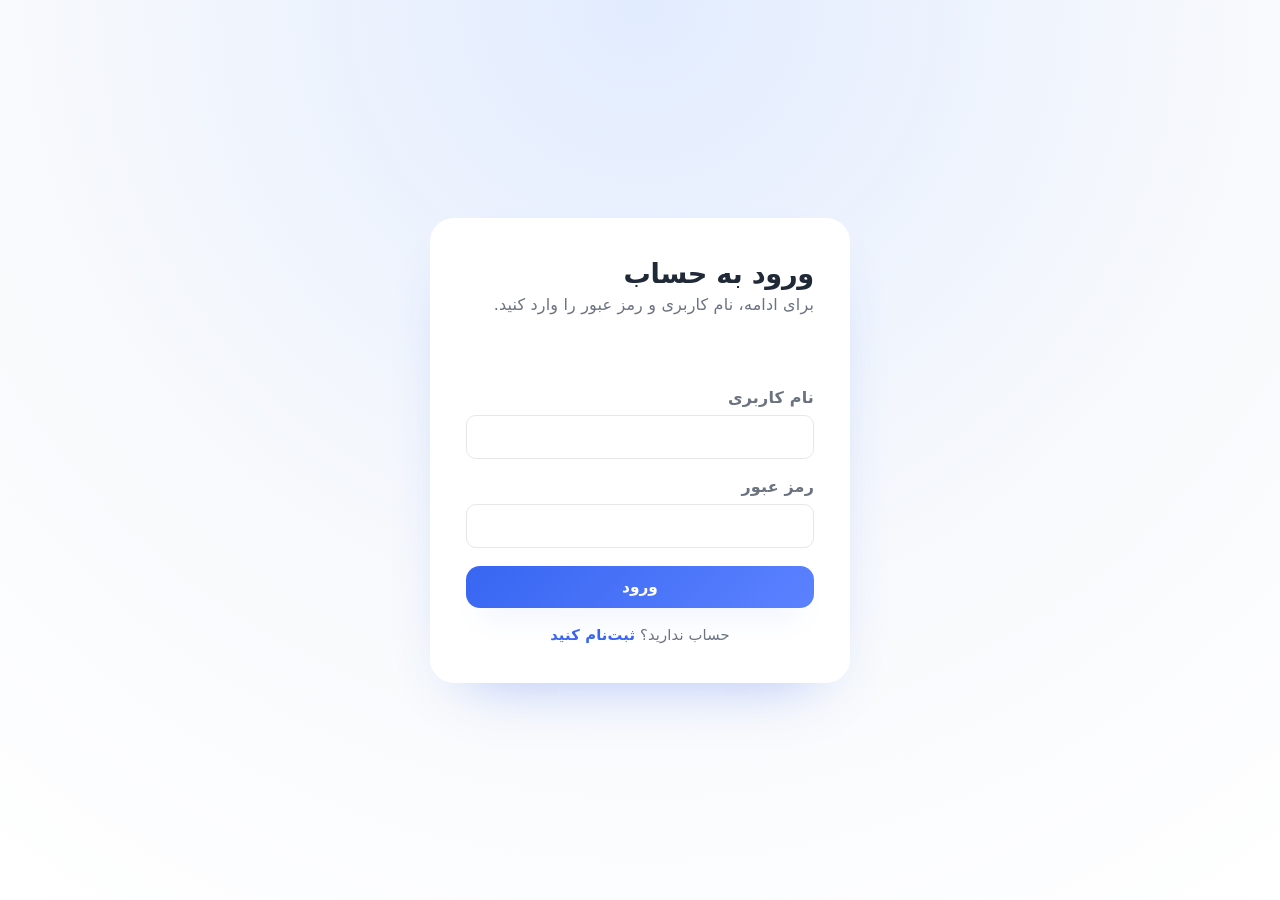
==== static/index.html @ 97255b22 "نسخه اولیه پروژه برنامه‌ریز هوشمند مطالعه" ====
<!DOCTYPE html>
<html lang="fa" dir="rtl">
<head>
    <meta charset="UTF-8">
    <meta name="viewport" content="width=device-width, initial-scale=1.0">
    <title>داشبورد | برنامه‌ریز هوشمند مطالعه</title>
    <link rel="stylesheet" href="styles.css">
</head>
<body data-page="dashboard">
    <div class="app-shell">
        <aside class="sidebar" id="sidebar">
            <div class="sidebar__brand">
                <div class="brand__logo">🎓</div>
                <div class="brand__info">
                    <h1>Study Planner</h1>
                    <span>برای دانشجویان هدفمند</span>
                </div>
            </div>
            <nav class="sidebar__nav">
                <a class="nav-link is-active" href="index.html">
                    <span class="nav-icon">
                        <svg viewBox="0 0 24 24" aria-hidden="true">
                            <path d="M12 3L3 10h3v8h6V13h0v5h6v-8h3z"></path>
                        </svg>
                    </span>
                    <span>داشبورد</span>
                </a>
                <a class="nav-link" href="subjects.html">
                    <span class="nav-icon">
                        <svg viewBox="0 0 24 24">
                            <path d="M4 5h16v2H4zm0 6h16v2H4zm0 6h10v2H4z"></path>
                        </svg>
                    </span>
                    <span>درس‌ها</span>
                </a>
                <a class="nav-link" href="exams.html">
                    <span class="nav-icon">
                        <svg viewBox="0 0 24 24">
                            <path d="M7 2h10l3 4v16H4V2h3zm0 2v2h10V4H7zm0 4v10h10V8H7z"></path>
                        </svg>
                    </span>
                    <span>امتحان‌ها</span>
                </a>
                <a class="nav-link" href="study_plan.html">
                    <span class="nav-icon">
                        <svg viewBox="0 0 24 24">
                            <path d="M5 4h14v2H5zm0 7h14v2H5zm0 7h14v2H5z"></path>
                        </svg>
                    </span>
                    <span>برنامه مطالعه</span>
                </a>
                <a class="nav-link" href="study_log.html">
                    <span class="nav-icon">
                        <svg viewBox="0 0 24 24"><path d="M9 16.2 5.5 12.7l-1.4 1.4L9 19 20 8l-1.4-1.4z"></path></svg>
                    </span>
                    <span>ثبت مطالعه</span>
                </a>
            </nav>
            <div class="sidebar__footer">
                <div class="sidebar__status">
                    <div class="status-dot" id="statusDot"></div>
                    <span id="statusText">در حال بررسی...</span>
                </div>
                <a class="ghost-button" href="login.html">حساب کاربری</a>
            </div>
        </aside>

        <main class="main-panel">
            <header class="topbar">
                <button class="ghost-button menu-button" id="sidebarToggle" aria-label="باز کردن منو">
                    <svg viewBox="0 0 24 24">
                        <path d="M4 6h16v2H4zm0 5h16v2H4zm0 5h16v2H4z"></path>
                    </svg>
                </button>
                <div class="topbar__title">
                    <h2>داشبورد اصلی</h2>
                    <p>تصویر کلی از وضعیت درس‌ها و امتحان‌های پیشِ رو</p>
                </div>
                <div class="topbar__actions">
                    <div class="user-pill" id="userGreeting">خوش آمدید</div>
                    <button class="ghost-button" id="logoutButton">خروج</button>
                </div>
            </header>

            <div class="page-content">
                <div id="toast" class="toast" role="alert" aria-live="polite"></div>

                <section class="metrics-grid">
                    <article class="metric-card">
                        <header>
                            <span class="metric-icon metric-icon--primary">📚</span>
                            <p>تعداد درس‌ها</p>
                        </header>
                        <strong id="totalSubjects">0</strong>
                    </article>

                    <article class="metric-card">
                        <header>
                            <span class="metric-icon metric-icon--purple">🗓️</span>
                            <p>امتحان‌های ثبت‌شده</p>
                        </header>
                        <strong id="totalExams">0</strong>
                    </article>

                    <article class="metric-card">
                        <header>
                            <span class="metric-icon metric-icon--green">📈</span>
                            <p>میانگین پیشرفت</p>
                        </header>
                        <strong id="averageProgress">0%</strong>
                    </article>

                    <article class="metric-card">
                        <header>
                            <span class="metric-icon metric-icon--orange">⏰</span>
                            <p>هشدارهای فوری</p>
                        </header>
                        <strong id="pendingAlerts">0</strong>
                    </article>
                </section>

                <section class="grid-two">
                    <article class="panel">
                        <header class="panel__header">
                            <h3>پیشرفت درس‌ها</h3>
                            <button class="ghost-button ghost-button--sm" id="refreshDashboard">به‌روزرسانی</button>
                        </header>
                        <div id="progressList" class="progress-list">
                            <p class="empty-state">درسی ثبت نشده است.</p>
                        </div>
                    </article>

                    <article class="panel">
                        <header class="panel__header">
                            <h3>تقویم مطالعه</h3>
                        </header>
                        <div class="panel__content">
                            <div class="timeline" id="timelineList">
                                <p class="empty-state">هنوز امتحانی ثبت نشده است.</p>
                            </div>
                        </div>
                    </article>
                </section>

                <section class="grid-two">
                    <article class="panel">
                        <header class="panel__header">
                            <h3>تقسیم‌زمان پیشنهادی</h3>
                            <p class="panel__hint">سهم هر درس از ساعات مطالعه‌ی هفته‌ی پیش‌رو</p>
                        </header>
                        <div class="panel__content">
                            <div class="mini-chart" id="studyDistribution">
                                <p class="empty-state">در حال بارگذاری...</p>
                            </div>
                        </div>
                    </article>

                    <article class="panel">
                        <header class="panel__header">
                            <h3>هشدارها و یادآوری‌ها</h3>
                        </header>
                        <div id="alertsList" class="alerts-list">
                            <p class="empty-state">هشداری وجود ندارد.</p>
                        </div>
                    </article>
                </section>
            </div>
        </main>
    </div>
    <div class="backdrop" id="backdrop"></div>
    <script src="app.js" defer></script>
</body>
</html>
---- static/styles.css ----
:root {
    --bg: #f4f6fb;
    --surface: #ffffff;
    --surface-alt: #fdfdff;
    --primary: #3866f2;
    --primary-light: #5b82ff;
    --accent: #f97316;
    --success: #22c55e;
    --warning: #facc15;
    --danger: #ef4444;
    --text: #1f2937;
    --text-light: #6b7280;
    --border: #e5e7eb;
    --shadow: 0 20px 40px -24px rgba(38, 51, 88, 0.35);
    --radius-lg: 24px;
    --radius-md: 16px;
    --radius-sm: 10px;
    --transition: 0.24s ease;
    font-size: 16px;
}

*,
*::before,
*::after {
    box-sizing: border-box;
}

body {
    margin: 0;
    font-family: "IRANSans", "Tahoma", "Vazir", system-ui, -apple-system, BlinkMacSystemFont, "Segoe UI", sans-serif;
    background: linear-gradient(180deg, #eef1ff 0%, #f9fafc 60%);
    color: var(--text);
    letter-spacing: 0.01em;
}

a {
    color: inherit;
    text-decoration: none;
}

button {
    font-family: inherit;
    border: none;
    cursor: pointer;
    transition: transform var(--transition), box-shadow var(--transition), background-color var(--transition);
}

.app-shell {
    display: grid;
    grid-template-columns: 280px 1fr;
    min-height: 100vh;
}

.sidebar {
    background: linear-gradient(180deg, #1f3a8a 0%, #1d4ed8 100%);
    color: #f8fafc;
    padding: 32px 24px;
    display: flex;
    flex-direction: column;
    gap: 32px;
    position: relative;
    z-index: 20;
    transition: transform var(--transition);
    box-shadow: 12px 0 32px -24px rgba(2, 24, 48, 0.6);
}

.sidebar__brand {
    display: flex;
    align-items: center;
    gap: 16px;
    padding-bottom: 8px;
    border-bottom: 1px solid rgba(255, 255, 255, 0.16);
}

.brand__logo {
    width: 56px;
    height: 56px;
    border-radius: 19px;
    background: rgba(255, 255, 255, 0.12);
    display: grid;
    place-items: center;
    font-size: 28px;
    box-shadow: inset 0 0 0 1px rgba(255, 255, 255, 0.08);
}

.brand__info h1 {
    font-size: 1.2rem;
    margin: 0;
}

.brand__info span {
    font-size: 0.92rem;
    opacity: 0.8;
}

.sidebar__nav {
    display: flex;
    flex-direction: column;
    gap: 8px;
}

.nav-link {
    display: flex;
    align-items: center;
    gap: 14px;
    padding: 14px 16px;
    border-radius: var(--radius-sm);
    color: #e0e7ff;
    font-weight: 500;
    transition: background-color var(--transition), transform var(--transition);
}

.nav-link .nav-icon {
    width: 24px;
    height: 24px;
    display: grid;
    place-items: center;
}

.nav-link svg {
    width: 20px;
    height: 20px;
    fill: currentColor;
}

.nav-link:hover {
    background: rgba(255, 255, 255, 0.12);
    transform: translateX(-4px);
}

.nav-link.is-active {
    background: rgba(255, 255, 255, 0.18);
    color: #ffffff;
    box-shadow: inset 0 0 0 1px rgba(255, 255, 255, 0.12);
}

.sidebar__footer {
    margin-top: auto;
    display: grid;
    gap: 16px;
}

.sidebar__status {
    display: flex;
    align-items: center;
    gap: 10px;
    opacity: 0.86;
}

.status-dot {
    width: 8px;
    height: 8px;
    border-radius: 50%;
    background: var(--warning);
    box-shadow: 0 0 0 6px rgba(250, 204, 21, 0.2);
    transition: background-color var(--transition), box-shadow var(--transition);
}

.ghost-button {
    background: rgba(255, 255, 255, 0.12);
    color: inherit;
    border-radius: var(--radius-sm);
    padding: 10px 18px;
    font-size: 0.95rem;
    letter-spacing: 0.02em;
}

.ghost-button:hover {
    background: rgba(255, 255, 255, 0.2);
}

.main-panel {
    background: transparent;
    display: flex;
    flex-direction: column;
    position: relative;
}

.topbar {
    display: flex;
    align-items: center;
    justify-content: space-between;
    padding: 28px 40px 12px;
    position: sticky;
    top: 0;
    z-index: 10;
    background: #f9fafc;
    box-shadow: 0 12px 24px -18px rgba(38, 51, 88, 0.25);
}

.menu-button {
    display: none;
    width: 44px;
    height: 44px;
    border-radius: 14px;
    background: var(--surface);
    box-shadow: var(--shadow);
}

.menu-button svg {
    width: 24px;
    height: 24px;
    fill: var(--text);
}

.topbar__title h2 {
    margin: 0;
    font-size: 1.6rem;
    letter-spacing: -0.01em;
}

.topbar__title p {
    margin: 4px 0 0;
    color: var(--text-light);
    font-size: 0.94rem;
}

.topbar__actions {
    display: flex;
    align-items: center;
    gap: 12px;
}

.user-pill {
    background: var(--surface);
    border-radius: 999px;
    padding: 8px 18px;
    font-weight: 600;
    box-shadow: 0 12px 24px -20px rgba(30, 64, 175, 0.6);
}

.page-content {
    padding: 0 40px 40px;
    display: grid;
    gap: 28px;
}

.toast {
    position: relative;
    padding: 12px 16px;
    border-radius: var(--radius-sm);
    font-size: 0.92rem;
    background: rgba(56, 102, 242, 0.12);
    border: 1px solid rgba(56, 102, 242, 0.2);
    color: #1d4ed8;
    box-shadow: 0 10px 24px -22px rgba(56, 102, 242, 0.8);
    opacity: 0;
    transform: translateY(-6px);
    transition: opacity var(--transition), transform var(--transition);
}

.toast.is-visible {
    opacity: 1;
    transform: translateY(0);
}

.metrics-grid {
    display: grid;
    gap: 20px;
    grid-template-columns: repeat(auto-fit, minmax(220px, 1fr));
}

.metric-card {
    background: var(--surface);
    border-radius: var(--radius-lg);
    padding: 22px;
    display: grid;
    gap: 16px;
    position: relative;
    overflow: hidden;
    box-shadow: var(--shadow);
    transition: transform var(--transition);
}

.metric-card:hover {
    transform: translateY(-6px);
}

.metric-card header {
    display: flex;
    align-items: center;
    justify-content: space-between;
    color: var(--text-light);
}

.metric-card strong {
    font-size: 2.2rem;
    font-weight: 700;
    letter-spacing: -0.03em;
}

.metric-icon {
    display: inline-flex;
    align-items: center;
    justify-content: center;
    width: 48px;
    height: 48px;
    border-radius: 18px;
    font-size: 1.6rem;
    color: #fff;
}

.metric-icon--primary { background: var(--primary); }
.metric-icon--purple { background: #7c3aed; }
.metric-icon--green { background: var(--success); }
.metric-icon--orange { background: var(--accent); }

.grid-two {
    display: grid;
    gap: 24px;
    grid-template-columns: repeat(auto-fit, minmax(320px, 1fr));
}

.panel {
    background: var(--surface-alt);
    border-radius: var(--radius-lg);
    box-shadow: var(--shadow);
    padding: 24px;
    display: flex;
    flex-direction: column;
    gap: 20px;
    animation: fadeUp 0.5s ease;
}

.panel__header {
    display: flex;
    flex-wrap: wrap;
    gap: 16px;
    align-items: center;
    justify-content: space-between;
}

.panel__header h3 {
    margin: 0;
    font-size: 1.2rem;
}

.panel__hint {
    margin: 0;
    font-size: 0.85rem;
    color: var(--text-light);
    flex-basis: 100%;
}

.panel__content {
    display: grid;
    gap: 16px;
}

.progress-list {
    display: grid;
    gap: 16px;
}

.progress-row {
    display: grid;
    gap: 6px;
}

.progress-row h4 {
    margin: 0;
    font-size: 1rem;
}

.progress-meta {
    display: flex;
    justify-content: space-between;
    color: var(--text-light);
    font-size: 0.86rem;
}

.progress-bar {
    position: relative;
    height: 10px;
    border-radius: 999px;
    background: rgba(56, 102, 242, 0.2);
}

.progress-bar span {
    position: absolute;
    inset: 0;
    border-radius: inherit;
    background: linear-gradient(90deg, var(--primary), var(--primary-light));
    transition: width 0.32s ease;
}

.tag-list {
    display: flex;
    flex-wrap: wrap;
    gap: 10px;
}

.tag {
    background: rgba(56, 102, 242, 0.12);
    color: var(--primary);
    border-radius: 999px;
    padding: 6px 12px;
    font-weight: 600;
    font-size: 0.85rem;
}

.timeline {
    display: grid;
    gap: 18px;
}

.timeline-item {
    display: grid;
    gap: 6px;
    padding: 14px 18px;
    background: rgba(56, 102, 242, 0.08);
    border-radius: var(--radius-sm);
    border: 1px solid rgba(56, 102, 242, 0.18);
}

.timeline-item strong {
    font-size: 1rem;
}

.timeline-item span {
    color: var(--text-light);
    font-size: 0.9rem;
}

.alerts-list {
    display: grid;
    gap: 12px;
}

.alert {
    padding: 12px 18px;
    border-radius: var(--radius-sm);
    font-size: 0.94rem;
    display: flex;
    justify-content: space-between;
    align-items: center;
    gap: 12px;
}

.alert--danger {
    background: rgba(239, 68, 68, 0.1);
    border: 1px solid rgba(239, 68, 68, 0.24);
    color: #b91c1c;
}

.alert--warning {
    background: rgba(250, 204, 21, 0.1);
    border: 1px solid rgba(250, 204, 21, 0.24);
    color: #854d0e;
}

.alert--info {
    background: rgba(56, 102, 242, 0.08);
    border: 1px solid rgba(56, 102, 242, 0.2);
    color: var(--primary);
}

.mini-chart {
    display: flex;
    align-items: flex-end;
    gap: 14px;
    height: 200px;
}

.mini-bar {
    flex: 1;
    border-radius: var(--radius-sm);
    background: linear-gradient(180deg, rgba(56, 102, 242, 0.8), rgba(56, 102, 242, 0.45));
    position: relative;
    display: flex;
    align-items: flex-end;
    justify-content: center;
    padding-bottom: 12px;
    color: #fff;
    font-size: 0.85rem;
    box-shadow: 0 16px 28px -24px rgba(17, 24, 39, 0.6);
}

.mini-bar span {
    transform: rotate(-90deg);
    display: inline-block;
}

.form-grid {
    display: grid;
    gap: 18px;
    grid-template-columns: repeat(auto-fit, minmax(220px, 1fr));
}

.form-field {
    display: grid;
    gap: 8px;
}

.form-field--full {
    grid-column: 1 / -1;
}

.form-field label {
    font-weight: 600;
    color: var(--text-light);
}

input,
select,
textarea {
    border: 1px solid var(--border);
    background: rgba(255, 255, 255, 0.9);
    border-radius: var(--radius-sm);
    padding: 12px 14px;
    font-size: 0.96rem;
    transition: border-color var(--transition), box-shadow var(--transition), transform var(--transition);
}

input:focus,
select:focus,
textarea:focus {
    outline: none;
    border-color: rgba(56, 102, 242, 0.5);
    box-shadow: 0 0 0 4px rgba(56, 102, 242, 0.12);
}

textarea {
    resize: vertical;
    min-height: 80px;
}

.form-actions {
    display: flex;
    align-items: center;
    gap: 12px;
    grid-column: 1 / -1;
}

.primary-button {
    background: linear-gradient(135deg, var(--primary), var(--primary-light));
    color: #fff;
    border-radius: var(--radius-sm);
    padding: 12px 20px;
    font-size: 0.96rem;
    font-weight: 600;
    box-shadow: 0 18px 30px -20px rgba(56, 102, 242, 0.9);
}

.primary-button:hover {
    transform: translateY(-2px);
    box-shadow: 0 26px 36px -18px rgba(56, 102, 242, 0.75);
}

.ghost-button--sm {
    padding: 8px 12px;
    font-size: 0.85rem;
}

.table-wrapper {
    border-radius: 18px;
    overflow: hidden;
    border: 1px solid rgba(15, 23, 42, 0.08);
}

.data-table {
    width: 100%;
    border-collapse: collapse;
    background: var(--surface);
}

.data-table thead {
    background: rgba(56, 102, 242, 0.06);
    color: var(--text-light);
}

.data-table th,
.data-table td {
    padding: 12px 16px;
    font-size: 0.95rem;
    text-align: right;
    border-bottom: 1px solid rgba(15, 23, 42, 0.06);
}

.data-table tr:last-child td {
    border-bottom: none;
}

.data-table tbody tr:hover {
    background: rgba(56, 102, 242, 0.04);
}

.empty-state {
    text-align: center;
    color: var(--text-light);
    padding: 24px;
}

.toggle-group {
    display: inline-flex;
    background: rgba(56, 102, 242, 0.08);
    border-radius: 999px;
    padding: 4px;
}

.toggle-button {
    border-radius: 999px;
    padding: 8px 18px;
    font-weight: 600;
    color: var(--text-light);
    transition: background-color var(--transition), color var(--transition);
}

.toggle-button.is-active {
    background: #fff;
    color: var(--primary);
    box-shadow: 0 12px 22px -12px rgba(56, 102, 242, 0.6);
}

.study-summary {
    display: grid;
    grid-template-columns: repeat(auto-fit, minmax(180px, 1fr));
    gap: 18px;
}

.summary-item {
    background: rgba(56, 102, 242, 0.08);
    border-radius: var(--radius-md);
    padding: 16px;
    display: grid;
    gap: 4px;
}

.summary-label {
    color: var(--text-light);
    font-size: 0.88rem;
}

.plan-list {
    display: grid;
    gap: 16px;
}

.plan-block {
    background: rgba(255, 255, 255, 0.92);
    border-radius: var(--radius-md);
    padding: 16px;
    border: 1px solid rgba(56, 102, 242, 0.16);
    display: grid;
    gap: 10px;
}

.plan-header {
    display: flex;
    justify-content: space-between;
    align-items: baseline;
    gap: 12px;
}

.plan-hours {
    color: var(--primary);
    font-weight: 600;
}

.plan-days-chip {
    display: inline-block;
    margin-inline-start: 8px;
    padding: 2px 10px;
    border-radius: 999px;
    background: rgba(56, 102, 242, 0.1);
    color: var(--primary);
    font-size: 0.72rem;
    font-weight: 600;
    vertical-align: middle;
}

.plan-tasks {
    display: grid;
    gap: 6px;
}

.plan-task {
    display: flex;
    justify-content: space-between;
    font-size: 0.92rem;
    color: var(--text-light);
}

.plan-task strong {
    color: var(--text);
}

.auth-page {
    min-height: 100vh;
    display: grid;
    place-items: center;
    background: radial-gradient(circle at top, #e2ecff 0%, #f7f9fc 55%, #ffffff 100%);
    padding: 24px;
}

.auth-card {
    width: min(420px, 100%);
    background: var(--surface);
    border-radius: var(--radius-lg);
    padding: 40px 36px;
    box-shadow: 0 28px 60px -36px rgba(51, 97, 239, 0.45);
    display: grid;
    gap: 24px;
    animation: fadeUp 0.6s ease;
}

.auth-header h1 {
    margin: 0;
    font-size: 1.7rem;
    letter-spacing: -0.01em;
}

.auth-header p {
    margin: 6px 0 0;
    color: var(--text-light);
}

.auth-form {
    display: grid;
    gap: 18px;
}

.auth-button {
    width: 100%;
    justify-self: stretch;
    border-radius: 14px;
    padding: 12px 0;
}

.auth-switch {
    text-align: center;
    font-size: 0.92rem;
    color: var(--text-light);
    margin: 0;
}

.auth-switch a {
    color: var(--primary);
    font-weight: 600;
}

.backdrop {
    display: none;
    position: fixed;
    inset: 0;
    background: rgba(15, 23, 42, 0.4);
    z-index: 10;
}

body.sidebar-open .backdrop {
    display: block;
}

@media (max-width: 1100px) {
    .app-shell {
        grid-template-columns: 1fr;
    }

    .sidebar {
        position: fixed;
        inset: 0 0 0 auto;
        transform: translateX(100%);
        max-width: 260px;
        height: 100vh;
        padding-top: 48px;
    }

    body.sidebar-open .sidebar {
        transform: translateX(0);
    }

    .main-panel {
        margin-right: 0;
    }

    .topbar {
        padding: 24px 24px 12px;
    }

    .menu-button {
        display: inline-flex;
        align-items: center;
        justify-content: center;
    }

    .page-content {
        padding: 0 24px 32px;
    }
}

@media (max-width: 640px) {
    .metrics-grid {
        grid-template-columns: 1fr 1fr;
    }

    .grid-two {
        grid-template-columns: 1fr;
    }

    .form-actions {
        flex-direction: column;
        align-items: stretch;
    }

    .form-actions button {
        width: 100%;
    }

    .summary-item {
        text-align: center;
    }
}

@keyframes fadeUp {
    from {
        opacity: 0;
        transform: translateY(18px);
    }
    to {
        opacity: 1;
        transform: translateY(0);
    }
}
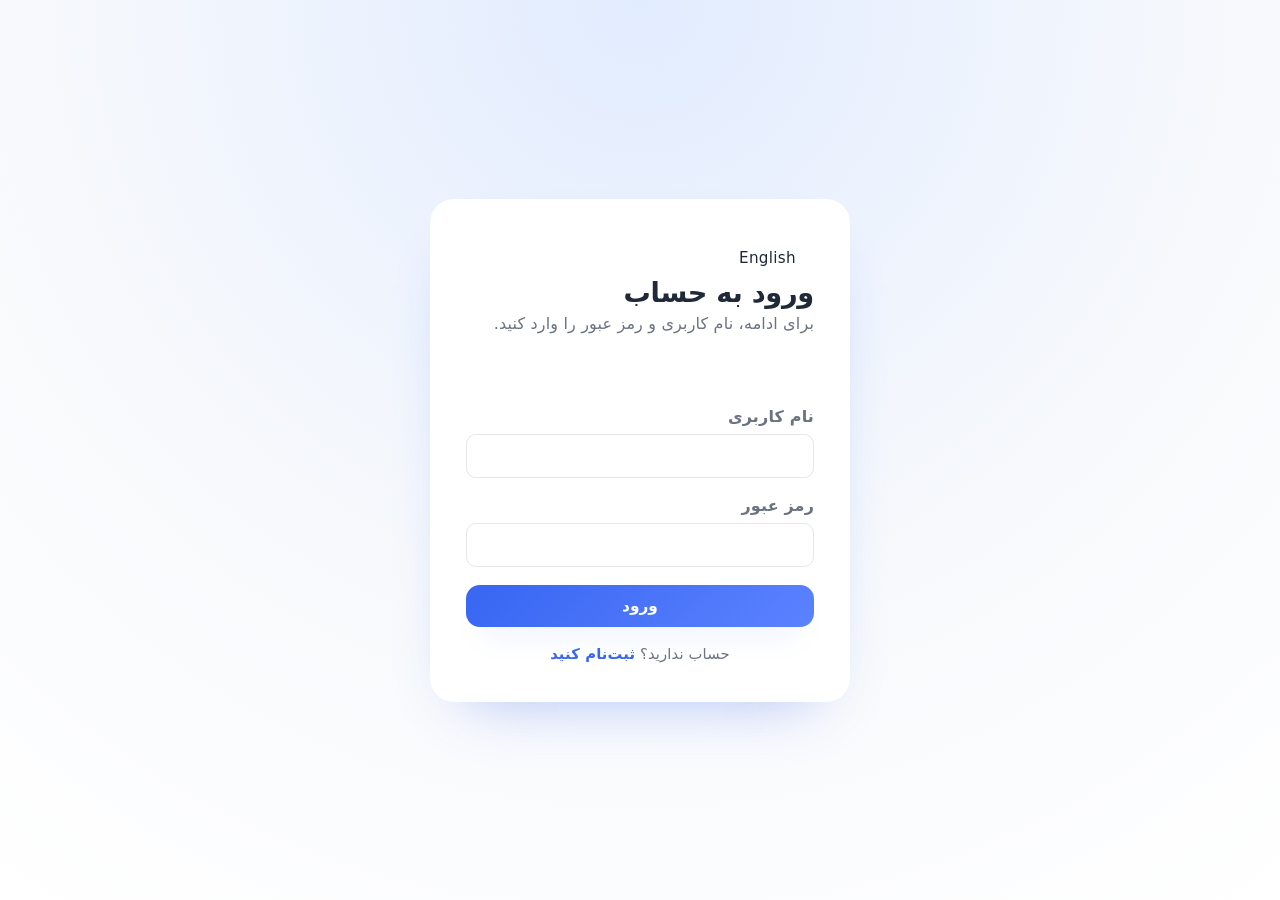
==== commit 03630a14: "Add multilingual support (fa/en) with Accept-Language, gettext catalog and language toggle Backend: " ====
--- a/static/index.html
+++ b/static/index.html
@@ -1,13 +1,31 @@
+<!--
+    static/index.html — صفحه‌ی داشبورد اصلی
+    data-page="dashboard" باعث می‌شود در روترِ انتهای app.js تابعِ
+    initDashboardPage() صدا زده شود، که خودش loadDashboard() را اجرا
+    می‌کند: یک GET به /api/dashboard/ و پرکردنِ تمام باکس‌های زیر با
+    renderDashboard() (در app.js).
+-->
 <!DOCTYPE html>
 <html lang="fa" dir="rtl">
 <head>
     <meta charset="UTF-8">
     <meta name="viewport" content="width=device-width, initial-scale=1.0">
+    <script>
+        // چندزبانی (از 2026-09-09): اگر زبانِ ذخیره‌شده «en» باشد، جهتِ صفحه را
+        // پیش از اولین رندر به LTR می‌گذاریم تا چیدمانِ فارسی یک لحظه «فلش» نزند.
+        try {
+            if (localStorage.getItem('ssp_lang') === 'en') {
+                document.documentElement.lang = 'en';
+                document.documentElement.dir = 'ltr';
+            }
+        } catch (e) { /* localStorage در دسترس نیست → همان پیش‌فرضِ فارسی */ }
+    </script>
     <title>داشبورد | برنامه‌ریز هوشمند مطالعه</title>
     <link rel="stylesheet" href="styles.css">
 </head>
 <body data-page="dashboard">
     <div class="app-shell">
+        <!-- نوارِ کناریِ راست: لوگو + منوی ناوبری بینِ صفحات + وضعیتِ اتصال -->
         <aside class="sidebar" id="sidebar">
             <div class="sidebar__brand">
                 <div class="brand__logo">🎓</div>
@@ -61,11 +79,13 @@
                     <div class="status-dot" id="statusDot"></div>
                     <span id="statusText">در حال بررسی...</span>
                 </div>
+                <button type="button" class="ghost-button lang-toggle" id="langToggle">English</button>
                 <a class="ghost-button" href="login.html">حساب کاربری</a>
             </div>
         </aside>
 
         <main class="main-panel">
+            <!-- نوارِ بالای صفحه: عنوان + دکمه‌ی همبرگریِ موبایل + خوش‌آمدگویی/خروج -->
             <header class="topbar">
                 <button class="ghost-button menu-button" id="sidebarToggle" aria-label="باز کردن منو">
                     <svg viewBox="0 0 24 24">
@@ -85,6 +105,8 @@
             <div class="page-content">
                 <div id="toast" class="toast" role="alert" aria-live="polite"></div>
 
+                <!-- چهار کارتِ آماریِ بالا؛ id هرکدام دقیقاً همان کلیدی است
+                     که renderDashboard() در app.js با آن مقدارِ متن را پر می‌کند -->
                 <section class="metrics-grid">
                     <article class="metric-card">
                         <header>
@@ -119,6 +141,8 @@
                     </article>
                 </section>
 
+                <!-- پنل «پیشرفت درس‌ها»: نوارِ پیشرفتِ هر درس (progressList با
+                     app.js از data.subjects_progress پر می‌شود) -->
                 <section class="grid-two">
                     <article class="panel">
                         <header class="panel__header">
@@ -130,6 +154,7 @@
                         </div>
                     </article>
 
+                    <!-- پنل «تقویم مطالعه»: فهرستِ امتحان‌های پیشِ‌رو (از data.upcoming_exams) -->
                     <article class="panel">
                         <header class="panel__header">
                             <h3>تقویم مطالعه</h3>
@@ -142,6 +167,8 @@
                     </article>
                 </section>
 
+                <!-- پنل «تقسیم‌زمان پیشنهادی»: نمودارِ میله‌ایِ سهمِ هر درس
+                     (از data.study_distribution) -->
                 <section class="grid-two">
                     <article class="panel">
                         <header class="panel__header">
@@ -155,6 +182,8 @@
                         </div>
                     </article>
 
+                    <!-- پنل «هشدارها و یادآوری‌ها»: از data.alerts (نوع
+                         danger/warning/info) پر می‌شود -->
                     <article class="panel">
                         <header class="panel__header">
                             <h3>هشدارها و یادآوری‌ها</h3>
@@ -168,6 +197,7 @@
         </main>
     </div>
     <div class="backdrop" id="backdrop"></div>
+    <script src="i18n.js" defer></script>
     <script src="app.js" defer></script>
 </body>
 </html>
--- a/static/styles.css
+++ b/static/styles.css
@@ -1,3 +1,18 @@
+/* ==========================================================================
+   static/styles.css
+   --------------------------------------------------------------------------
+   استایل کلیِ کل رابط کاربری، نوشته‌شده به‌صورت دستی (بدون Bootstrap/Tailwind).
+   از CSS Custom Properties (متغیرها، بخش :root پایین) برای رنگ/فاصله/شعاعِ
+   یکپارچه در کل پروژه استفاده شده تا تغییرِ ظاهر کل سایت با ویرایشِ چند
+   متغیر ممکن باشد، نه گشتن در تک‌تکِ کلاس‌ها.
+
+   ترتیب بخش‌ها: متغیرها و ریست پایه -> سایدبار -> نوار بالا (Topbar) ->
+   کارت‌های آماری -> پنل‌های عمومی -> پیشرفت/تقویم/هشدار/نمودار ->
+   فرم‌ها -> جدول‌ها -> برنامه‌ی مطالعه -> صفحات ورود/ثبت‌نام ->
+   واکنش‌گراییِ موبایل (Media Query) -> انیمیشن‌ها.
+   ========================================================================== */
+
+/* متغیرهای سراسری رنگ/فاصله/شعاعِ گردی/سایه که در کل فایل استفاده می‌شوند */
 :root {
     --bg: #f4f6fb;
     --surface: #ffffff;
@@ -19,6 +34,7 @@
     font-size: 16px;
 }
 
+/* ریستِ استاندارد باکس‌مدل: عرض/ارتفاع شامل padding/border هم بشود */
 *,
 *::before,
 *::after {
@@ -45,11 +61,19 @@
     transition: transform var(--transition), box-shadow var(--transition), background-color var(--transition);
 }
 
+/* --------------------------------------------------------------------
+   چیدمانِ کلیِ صفحه: یک Grid دوستونه (سایدبار ثابت + محتوای اصلی)
+   -------------------------------------------------------------------- */
+
 .app-shell {
     display: grid;
     grid-template-columns: 280px 1fr;
     min-height: 100vh;
 }
+
+/* --------------------------------------------------------------------
+   سایدبار (نوار کنارِ راستِ صفحه، شامل لوگو/ناوبری/وضعیتِ اتصال)
+   -------------------------------------------------------------------- */
 
 .sidebar {
     background: linear-gradient(180deg, #1f3a8a 0%, #1d4ed8 100%);
@@ -147,6 +171,8 @@
     opacity: 0.86;
 }
 
+/* نقطه‌ی رنگیِ کوچکِ نشان‌دهنده‌ی وضعیتِ اتصال (سبز=آنلاین، زرد=در حال پردازش)؛
+   رنگش با جاوااسکریپت (updateStatusIndicator در app.js) تغییر می‌کند. */
 .status-dot {
     width: 8px;
     height: 8px;
@@ -169,6 +195,10 @@
     background: rgba(255, 255, 255, 0.2);
 }
 
+/* --------------------------------------------------------------------
+   ستونِ اصلیِ محتوا (کنارِ سایدبار)
+   -------------------------------------------------------------------- */
+
 .main-panel {
     background: transparent;
     display: flex;
@@ -176,6 +206,9 @@
     position: relative;
 }
 
+/* نوار بالای صفحه (عنوان صفحه + دکمه‌ی خروج). position: sticky یعنی موقع
+   اسکرول همیشه بالای صفحه بماند؛ background/box-shadow هم برای این گذاشته
+   شده که محتوای زیرش موقع اسکرول از پشتش دیده نشود (رفعِ باگِ گذشته). */
 .topbar {
     display: flex;
     align-items: center;
@@ -188,6 +221,8 @@
     box-shadow: 0 12px 24px -18px rgba(38, 51, 88, 0.25);
 }
 
+/* دکمه‌ی همبرگریِ باز/بسته‌کردنِ سایدبار در حالتِ موبایل؛ به‌صورت پیش‌فرض
+   مخفی است و فقط در Media Query پایینِ فایل (زیر ۱۱۰۰px) نمایان می‌شود */
 .menu-button {
     display: none;
     width: 44px;
@@ -235,6 +270,8 @@
     gap: 28px;
 }
 
+/* پیامِ کوچکِ موقتِ بالای صفحه (Toast) برای موفقیت/خطا؛ پیش‌فرض نامرئی
+   (opacity: 0) است و با کلاسِ is-visible (که app.js اضافه می‌کند) ظاهر می‌شود */
 .toast {
     position: relative;
     padding: 12px 16px;
@@ -254,6 +291,11 @@
     transform: translateY(0);
 }
 
+/* --------------------------------------------------------------------
+   کارت‌های آماریِ بالای داشبورد (تعداد درس، تعداد امتحان، میانگین پیشرفت،
+   هشدارهای فوری)
+   -------------------------------------------------------------------- */
+
 .metrics-grid {
     display: grid;
     gap: 20px;
@@ -300,10 +342,15 @@
     color: #fff;
 }
 
+/* رنگ‌های مختلفِ آیکونِ هر کارتِ آماری */
 .metric-icon--primary { background: var(--primary); }
 .metric-icon--purple { background: #7c3aed; }
 .metric-icon--green { background: var(--success); }
 .metric-icon--orange { background: var(--accent); }
+
+/* --------------------------------------------------------------------
+   پنل‌های عمومی (باکس‌های سفیدِ گردِ سایه‌دار که در همه‌ی صفحات تکرار می‌شوند)
+   -------------------------------------------------------------------- */
 
 .grid-two {
     display: grid;
@@ -335,6 +382,8 @@
     font-size: 1.2rem;
 }
 
+/* زیرنویسِ کوچکِ اختیاریِ زیرِ عنوانِ پنل؛ flex-basis: 100% باعث می‌شود
+   همیشه در یک خطِ جدا (زیرِ h3) قرار بگیرد، نه کنارش */
 .panel__hint {
     margin: 0;
     font-size: 0.85rem;
@@ -346,6 +395,10 @@
     display: grid;
     gap: 16px;
 }
+
+/* --------------------------------------------------------------------
+   پنلِ «پیشرفت درس‌ها» (داشبورد)
+   -------------------------------------------------------------------- */
 
 .progress-list {
     display: grid;
@@ -376,6 +429,7 @@
     background: rgba(56, 102, 242, 0.2);
 }
 
+/* نوارِ داخلیِ رنگی؛ عرضش با style="width: X%" مستقیماً از جاوااسکریپت تنظیم می‌شود */
 .progress-bar span {
     position: absolute;
     inset: 0;
@@ -399,6 +453,10 @@
     font-size: 0.85rem;
 }
 
+/* --------------------------------------------------------------------
+   پنلِ «تقویم مطالعه» (فهرستِ امتحان‌های پیشِ‌رو در داشبورد)
+   -------------------------------------------------------------------- */
+
 .timeline {
     display: grid;
     gap: 18px;
@@ -422,6 +480,10 @@
     font-size: 0.9rem;
 }
 
+/* --------------------------------------------------------------------
+   پنلِ «هشدارها و یادآوری‌ها» (سه نوعِ رنگی: قرمز فوری، زرد هشدار، آبی یادآوری)
+   -------------------------------------------------------------------- */
+
 .alerts-list {
     display: grid;
     gap: 12px;
@@ -455,6 +517,11 @@
     color: var(--primary);
 }
 
+/* --------------------------------------------------------------------
+   پنلِ «تقسیم‌زمان پیشنهادی» (نمودار میله‌ایِ ساده با CSS خالص، بدون
+   کتابخانه‌ی نموداری مثل Chart.js)
+   -------------------------------------------------------------------- */
+
 .mini-chart {
     display: flex;
     align-items: flex-end;
@@ -462,6 +529,8 @@
     height: 200px;
 }
 
+/* هر میله با flex: 1 عرضِ مساوی می‌گیرد؛ ارتفاعش (درصدِ نسبی) از جاوااسکریپت
+   با style="height: X%" تنظیم می‌شود */
 .mini-bar {
     flex: 1;
     border-radius: var(--radius-sm);
@@ -476,11 +545,16 @@
     box-shadow: 0 16px 28px -24px rgba(17, 24, 39, 0.6);
 }
 
+/* برچسبِ نامِ درس داخلِ هر میله، برای جاگرفتن در عرضِ باریکِ میله ۹۰ درجه می‌چرخد */
 .mini-bar span {
     transform: rotate(-90deg);
     display: inline-block;
 }
 
+/* --------------------------------------------------------------------
+   فرم‌ها (استفاده‌شده در صفحات درس‌ها، امتحان‌ها، ثبت مطالعه، برنامه‌ی مطالعه)
+   -------------------------------------------------------------------- */
+
 .form-grid {
     display: grid;
     gap: 18px;
@@ -492,6 +566,7 @@
     gap: 8px;
 }
 
+/* فیلدی که باید کل عرضِ گرید را بگیرد (مثل textarea یادداشت) */
 .form-field--full {
     grid-column: 1 / -1;
 }
@@ -552,6 +627,175 @@
     font-size: 0.85rem;
 }
 
+/* --------------------------------------------------------------------
+   دکمه‌های عملیات روی سطحِ سفید (ویرایش / حذف / انصراف از ویرایش)
+   نکته: .ghost-button برای سایدبارِ تیره طراحی شده (سفیدِ نیمه‌شفاف روی
+   آبی) و روی پنل‌های سفیدِ محتوا تقریباً نامرئی است؛ بنابراین:
+   ۱) قانونِ «.panel .ghost-button» نسخه‌ی سطحِ روشن را برای دکمه‌های
+      ghostِ داخلِ پنل‌ها می‌سازد (پاک‌سازی / به‌روزرسانی)؛ دکمه‌های
+      toggle که طراحیِ خاصِ خودشان را دارند مستثنی‌اند.
+   ۲) دکمه‌های عملیاتِ جدول/فرم کلاس‌های اختصاصیِ قرصیِ زیر را می‌گیرند؛
+      آیکون‌های SVG با CSS mask رندر می‌شوند تا رنگشان با currentColor
+      (رنگِ متنِ دکمه) هماهنگ بماند و روی hover هم تغییر کند.
+   -------------------------------------------------------------------- */
+
+.panel .ghost-button:not(.toggle-button) {
+    background: var(--surface);
+    color: var(--text);
+    border: 1px solid var(--border);
+    box-shadow: 0 8px 18px -14px rgba(38, 51, 88, 0.35);
+}
+
+.panel .ghost-button:not(.toggle-button):hover {
+    background: rgba(56, 102, 242, 0.06);
+    border-color: rgba(56, 102, 242, 0.35);
+    color: var(--primary);
+    transform: translateY(-1px);
+}
+
+.panel .ghost-button:not(.toggle-button):active {
+    transform: translateY(0);
+}
+
+.panel .ghost-button:not(.toggle-button):focus-visible {
+    outline: 2px solid var(--primary);
+    outline-offset: 2px;
+}
+
+/* دکمه‌ی «ویرایش» در ردیف‌های جدولِ امتحان‌ها */
+.btn-edit {
+    display: inline-flex;
+    align-items: center;
+    gap: 6px;
+    background: rgba(56, 102, 242, 0.08);
+    color: var(--primary);
+    border: 1px solid rgba(56, 102, 242, 0.28);
+    border-radius: 999px;
+    padding: 6px 14px;
+    font-size: 0.85rem;
+    font-weight: 600;
+}
+
+.btn-edit::before {
+    content: '';
+    width: 13px;
+    height: 13px;
+    flex-shrink: 0;
+    background-color: currentColor;
+    -webkit-mask: url("data:image/svg+xml,%3Csvg xmlns='http://www.w3.org/2000/svg' viewBox='0 0 24 24' fill='none' stroke='%23ffffff' stroke-width='2.4' stroke-linecap='round' stroke-linejoin='round'%3E%3Cpath d='M17 3a2.85 2.83 0 1 1 4 4L7.5 20.5 2 22l1.5-5.5Z'/%3E%3C/svg%3E") center / contain no-repeat;
+    mask: url("data:image/svg+xml,%3Csvg xmlns='http://www.w3.org/2000/svg' viewBox='0 0 24 24' fill='none' stroke='%23ffffff' stroke-width='2.4' stroke-linecap='round' stroke-linejoin='round'%3E%3Cpath d='M17 3a2.85 2.83 0 1 1 4 4L7.5 20.5 2 22l1.5-5.5Z'/%3E%3C/svg%3E") center / contain no-repeat;
+}
+
+.btn-edit:hover {
+    background: rgba(56, 102, 242, 0.14);
+    border-color: rgba(56, 102, 242, 0.5);
+    transform: translateY(-1px);
+    box-shadow: 0 10px 20px -12px rgba(56, 102, 242, 0.55);
+}
+
+.btn-edit:active {
+    transform: translateY(0);
+}
+
+.btn-edit:focus-visible {
+    outline: 2px solid var(--primary);
+    outline-offset: 2px;
+}
+
+/* دکمه‌ی «انصراف از ویرایش» در فرمِ امتحان */
+.btn-cancel-edit {
+    display: inline-flex;
+    align-items: center;
+    gap: 6px;
+    background: rgba(239, 68, 68, 0.06);
+    color: var(--danger);
+    border: 1px solid rgba(239, 68, 68, 0.3);
+    border-radius: 999px;
+    padding: 11px 20px;
+    font-size: 0.95rem;
+    font-weight: 600;
+}
+
+.btn-cancel-edit::before {
+    content: '';
+    width: 13px;
+    height: 13px;
+    flex-shrink: 0;
+    background-color: currentColor;
+    -webkit-mask: url("data:image/svg+xml,%3Csvg xmlns='http://www.w3.org/2000/svg' viewBox='0 0 24 24' fill='none' stroke='%23ffffff' stroke-width='2.6' stroke-linecap='round'%3E%3Cpath d='M18 6 6 18M6 6l12 12'/%3E%3C/svg%3E") center / contain no-repeat;
+    mask: url("data:image/svg+xml,%3Csvg xmlns='http://www.w3.org/2000/svg' viewBox='0 0 24 24' fill='none' stroke='%23ffffff' stroke-width='2.6' stroke-linecap='round'%3E%3Cpath d='M18 6 6 18M6 6l12 12'/%3E%3C/svg%3E") center / contain no-repeat;
+}
+
+.btn-cancel-edit:hover {
+    background: rgba(239, 68, 68, 0.12);
+    border-color: rgba(239, 68, 68, 0.55);
+    transform: translateY(-1px);
+    box-shadow: 0 12px 22px -14px rgba(239, 68, 68, 0.6);
+}
+
+.btn-cancel-edit:active {
+    transform: translateY(0);
+}
+
+.btn-cancel-edit:focus-visible {
+    outline: 2px solid var(--danger);
+    outline-offset: 2px;
+}
+
+/* دکمه‌ی «حذف» در جدولِ گزارش‌های مطالعه — هم‌خانواده‌ی دکمه‌ی ویرایش */
+.btn-danger-sm {
+    display: inline-flex;
+    align-items: center;
+    gap: 6px;
+    background: rgba(239, 68, 68, 0.06);
+    color: var(--danger);
+    border: 1px solid rgba(239, 68, 68, 0.3);
+    border-radius: 999px;
+    padding: 6px 14px;
+    font-size: 0.85rem;
+    font-weight: 600;
+}
+
+.btn-danger-sm::before {
+    content: '';
+    width: 13px;
+    height: 13px;
+    flex-shrink: 0;
+    background-color: currentColor;
+    -webkit-mask: url("data:image/svg+xml,%3Csvg xmlns='http://www.w3.org/2000/svg' viewBox='0 0 24 24' fill='none' stroke='%23ffffff' stroke-width='2.2' stroke-linecap='round' stroke-linejoin='round'%3E%3Cpath d='M3 6h18M6 6v14a2 2 0 0 0 2 2h8a2 2 0 0 0 2-2V6M9 6V4a1 1 0 0 1 1-1h4a1 1 0 0 1 1 1v2M10 11v6M14 11v6'/%3E%3C/svg%3E") center / contain no-repeat;
+    mask: url("data:image/svg+xml,%3Csvg xmlns='http://www.w3.org/2000/svg' viewBox='0 0 24 24' fill='none' stroke='%23ffffff' stroke-width='2.2' stroke-linecap='round' stroke-linejoin='round'%3E%3Cpath d='M3 6h18M6 6v14a2 2 0 0 0 2 2h8a2 2 0 0 0 2-2V6M9 6V4a1 1 0 0 1 1-1h4a1 1 0 0 1 1 1v2M10 11v6M14 11v6'/%3E%3C/svg%3E") center / contain no-repeat;
+}
+
+.btn-danger-sm:hover {
+    background: rgba(239, 68, 68, 0.12);
+    border-color: rgba(239, 68, 68, 0.55);
+    transform: translateY(-1px);
+    box-shadow: 0 10px 20px -12px rgba(239, 68, 68, 0.55);
+}
+
+.btn-danger-sm:active {
+    transform: translateY(0);
+}
+
+.btn-danger-sm:focus-visible {
+    outline: 2px solid var(--danger);
+    outline-offset: 2px;
+}
+
+/* ترنزیشنِ کامل (شاملِ border-color و color) برای دکمه‌های این بخش —
+   قانونِ پایه‌ی button فقط transform/box-shadow/background را می‌پوشید */
+.btn-edit,
+.btn-cancel-edit,
+.btn-danger-sm {
+    transition: transform var(--transition), box-shadow var(--transition),
+        background-color var(--transition), border-color var(--transition),
+        color var(--transition);
+}
+
+/* --------------------------------------------------------------------
+   جدول‌ها (فهرستِ درس‌ها، امتحان‌ها، گزارش‌های مطالعه)
+   -------------------------------------------------------------------- */
+
 .table-wrapper {
     border-radius: 18px;
     overflow: hidden;
@@ -585,11 +829,24 @@
     background: rgba(56, 102, 242, 0.04);
 }
 
+/* پیامِ عمومیِ «داده‌ای نیست»؛ در همه‌ی جدول‌ها/لیست‌های خالی استفاده می‌شود */
 .empty-state {
     text-align: center;
     color: var(--text-light);
     padding: 24px;
 }
+
+/* متنِ کم‌رنگِ کمکی داخل جدول‌ها (زیرنویسِ تاریخِ امتحان در exams.html و
+   یادداشتِ درس در subjects.html). این کلاس قبلاً در app.js استفاده می‌شد ولی
+   در CSS تعریف نشده بود (کلاسِ بی‌اثر — رفع شد). */
+.text-muted {
+    color: var(--text-light);
+    font-size: 0.82rem;
+}
+
+/* --------------------------------------------------------------------
+   دکمه‌های تغییرِ بازه (روزانه/هفتگی) در صفحه‌ی برنامه‌ی مطالعه
+   -------------------------------------------------------------------- */
 
 .toggle-group {
     display: inline-flex;
@@ -631,6 +888,10 @@
     font-size: 0.88rem;
 }
 
+/* --------------------------------------------------------------------
+   بلوک‌های «برنامه‌ی مطالعه» (هرکدام یک روز یا یک بازه‌ی ادغام‌شده از چند روز)
+   -------------------------------------------------------------------- */
+
 .plan-list {
     display: grid;
     gap: 16px;
@@ -657,6 +918,8 @@
     font-weight: 600;
 }
 
+/* برچسبِ کوچکِ «N روز» که فقط وقتی چند روزِ پشت‌سرهم یک برنامه‌ی یکسان
+   دارند و در یک بلوک ادغام شده‌اند، نمایش داده می‌شود */
 .plan-days-chip {
     display: inline-block;
     margin-inline-start: 8px;
@@ -685,6 +948,10 @@
     color: var(--text);
 }
 
+/* --------------------------------------------------------------------
+   صفحاتِ ورود و ثبت‌نام (auth-page کلِ صفحه را وسط‌چین می‌کند)
+   -------------------------------------------------------------------- */
+
 .auth-page {
     min-height: 100vh;
     display: grid;
@@ -739,6 +1006,7 @@
     font-weight: 600;
 }
 
+/* پس‌زمینه‌ی تیره‌ی پشتِ سایدبارِ بازشده در حالت موبایل؛ کلیک روی آن سایدبار را می‌بندد */
 .backdrop {
     display: none;
     position: fixed;
@@ -751,6 +1019,14 @@
     display: block;
 }
 
+/* ==========================================================================
+   واکنش‌گراییِ موبایل/تبلت (Media Queries)
+   ========================================================================== */
+
+/* زیرِ ۱۱۰۰ پیکسل: سایدبار از حالتِ ستونِ ثابتِ Grid خارج می‌شود و تبدیل
+   می‌شود به یک پنلِ شناور (position: fixed) که با دکمه‌ی همبرگری از
+   لبه‌ی راستِ صفحه باز/بسته می‌شود (inset: 0 0 0 auto یعنی چسبیده به راست،
+   چون صفحه راست‌چین/RTL است). */
 @media (max-width: 1100px) {
     .app-shell {
         grid-template-columns: 1fr;
@@ -788,6 +1064,7 @@
     }
 }
 
+/* زیرِ ۶۴۰ پیکسل (موبایلِ کوچک): گریدهای دوستونه به یک/دوستونه‌ی فشرده‌تر تغییر می‌کنند */
 @media (max-width: 640px) {
     .metrics-grid {
         grid-template-columns: 1fr 1fr;
@@ -811,6 +1088,7 @@
     }
 }
 
+/* انیمیشنِ ورودِ ملایمِ پنل‌ها هنگام بارگذاریِ صفحه (کمی بالاتر شروع و محو، بعد سرِجایش می‌رود) */
 @keyframes fadeUp {
     from {
         opacity: 0;
